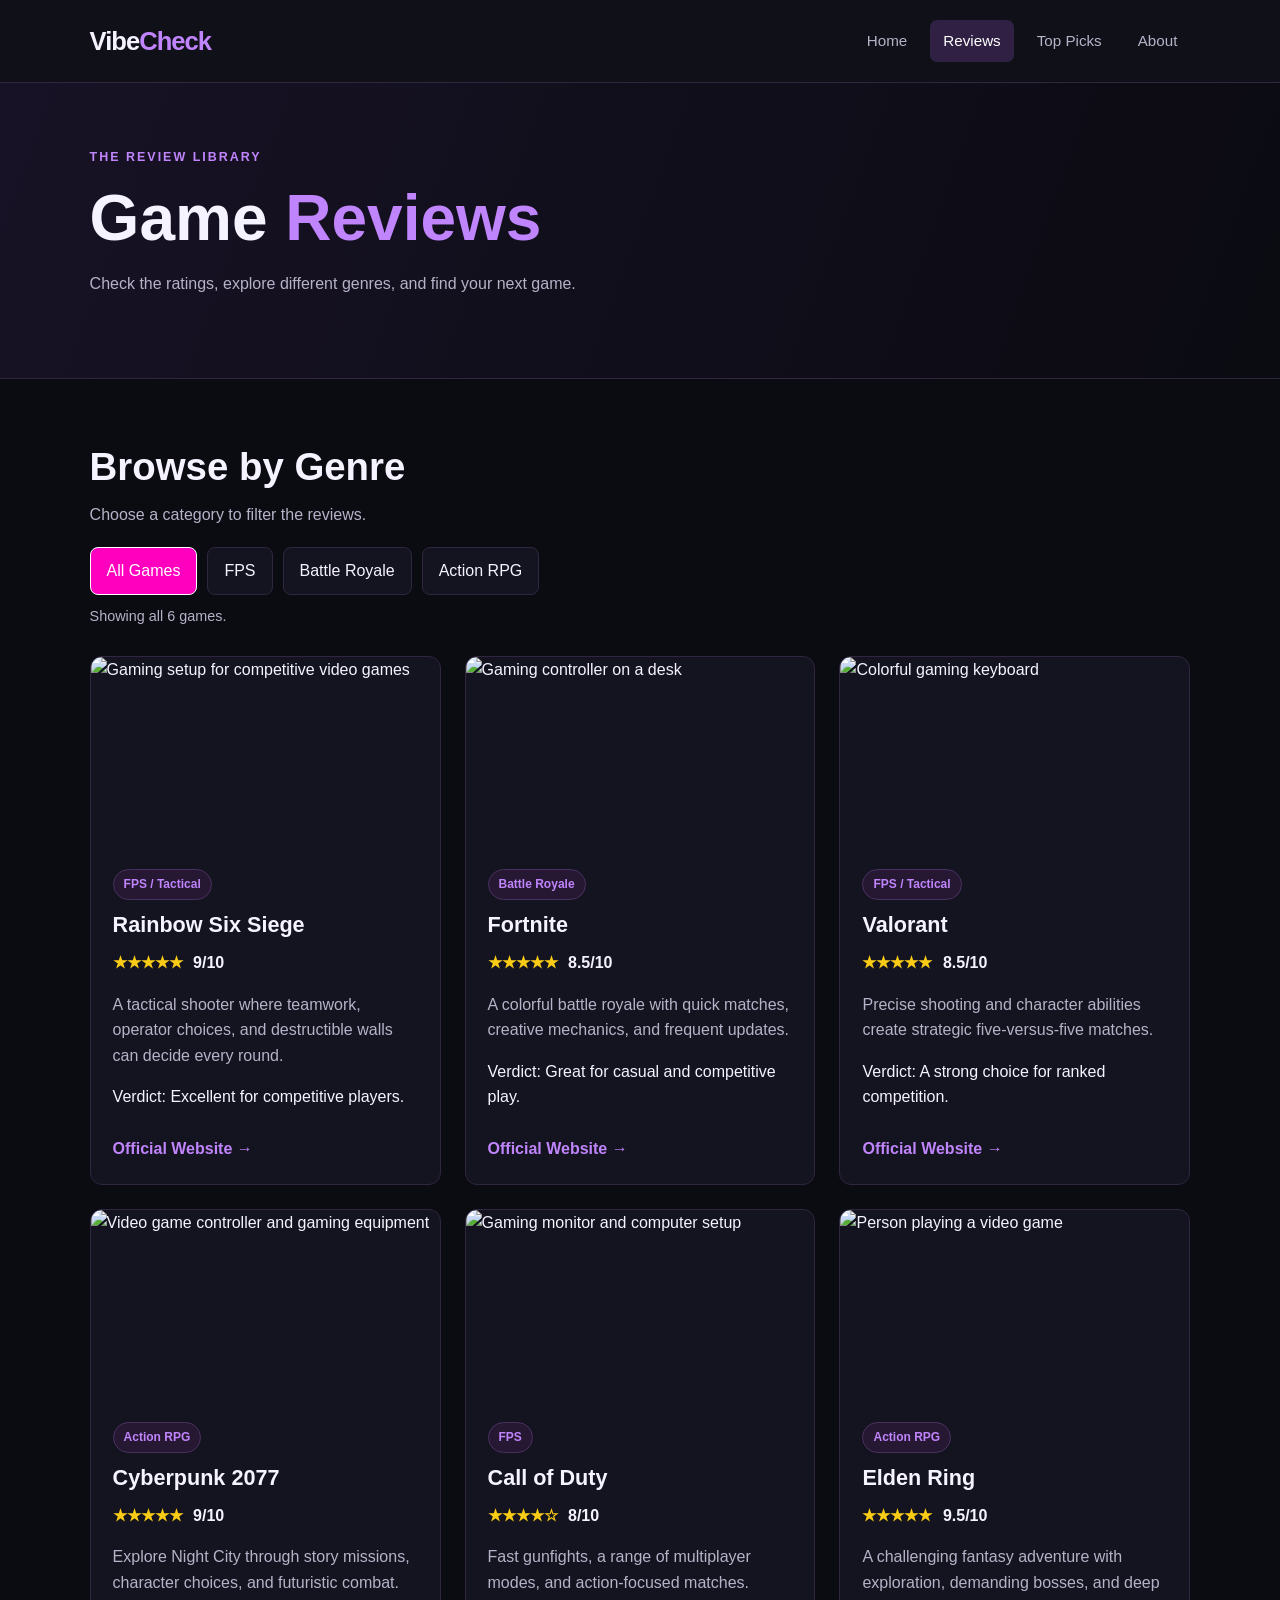
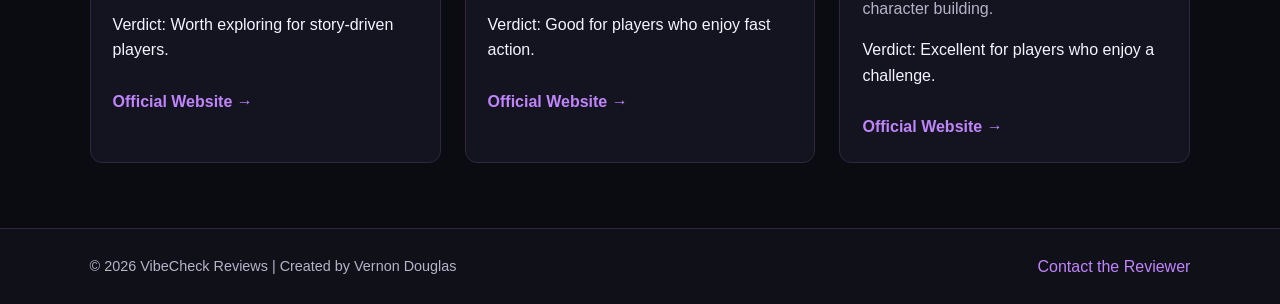
==== reviews.html @ 9ec8eebf "vernon this was completed on friday" ====
<!DOCTYPE html>
<html lang="en">
<head>
    <!-- VibeCheck Reviews - Reviews Page -->
    <meta charset="UTF-8">
    <meta name="viewport" content="width=device-width, initial-scale=1.0">
    <title>Game Reviews | VibeCheck Reviews</title>
    <link rel="stylesheet" href="style.css">
</head>
<body>

    <!-- Website Header and Navigation -->
    <header class="site-header">
        <a class="logo" href="index.html">Vibe<span>Check</span></a>

        <nav aria-label="Main navigation">
            <a href="index.html">Home</a>
            <a class="active" href="reviews.html">Reviews</a>
            <a href="recommendations.html">Top Picks</a>
            <a href="about.html">About</a>
        </nav>
    </header>

    <main>
        <!-- Page Introduction -->
        <section class="page-banner">
            <p class="eyebrow">THE REVIEW LIBRARY</p>
            <h1>Game <span>Reviews</span></h1>
            <p>Check the ratings, explore different genres, and find your next game.</p>
        </section>

        <!-- Review Filters -->
        <section class="section">
            <div class="filter-section">
                <h2>Browse by Genre</h2>
                <p>Choose a category to filter the reviews.</p>

                <div class="filter-buttons" aria-label="Filter reviews by genre">
                    <button class="filter-btn active" data-filter="all" aria-pressed="true">All Games</button>
                    <button class="filter-btn" data-filter="fps" aria-pressed="false">FPS</button>
                    <button class="filter-btn" data-filter="battle-royale" aria-pressed="false">Battle Royale</button>
                    <button class="filter-btn" data-filter="action-rpg" aria-pressed="false">Action RPG</button>
                </div>

                <p id="filter-status" class="filter-status" aria-live="polite">
                    Showing all 6 games.
                </p>
            </div>

            <!-- Review Cards -->
            <div class="review-grid" id="review-grid">

                <article class="review-card" data-category="fps">
                    <img
                        src="https://images.unsplash.com/photo-1542751371-adc38448a05e?auto=format&fit=crop&w=800&q=85"
                        alt="Gaming setup for competitive video games">
                    <div class="card-content">
                        <span class="tag">FPS / Tactical</span>
                        <h2>Rainbow Six Siege</h2>
                        <p class="rating">★★★★★ <strong>9/10</strong></p>
                        <p>
                            A tactical shooter where teamwork, operator choices,
                            and destructible walls can decide every round.
                        </p>
                        <p class="verdict">Verdict: Excellent for competitive players.</p>
                        <a class="text-link" href="https://www.ubisoft.com/game/rainbow-six/siege" target="_blank" rel="noopener noreferrer">Official Website →</a>
                    </div>
                </article>

                <article class="review-card" data-category="battle-royale">
                    <img
                        src="https://images.unsplash.com/photo-1603481546238-487240415921?auto=format&fit=crop&w=800&q=85"
                        alt="Gaming controller on a desk">
                    <div class="card-content">
                        <span class="tag">Battle Royale</span>
                        <h2>Fortnite</h2>
                        <p class="rating">★★★★★ <strong>8.5/10</strong></p>
                        <p>
                            A colorful battle royale with quick matches,
                            creative mechanics, and frequent updates.
                        </p>
                        <p class="verdict">Verdict: Great for casual and competitive play.</p>
                        <a class="text-link" href="https://www.fortnite.com/" target="_blank" rel="noopener noreferrer">Official Website →</a>
                    </div>
                </article>

                <article class="review-card" data-category="fps">
                    <img
                        src="https://images.unsplash.com/photo-1547394765-185e1e68f34e?auto=format&fit=crop&w=800&q=85"
                        alt="Colorful gaming keyboard">
                    <div class="card-content">
                        <span class="tag">FPS / Tactical</span>
                        <h2>Valorant</h2>
                        <p class="rating">★★★★★ <strong>8.5/10</strong></p>
                        <p>
                            Precise shooting and character abilities create
                            strategic five-versus-five matches.
                        </p>
                        <p class="verdict">Verdict: A strong choice for ranked competition.</p>
                        <a class="text-link" href="https://playvalorant.com/" target="_blank" rel="noopener noreferrer">Official Website →</a>
                    </div>
                </article>

                <article class="review-card" data-category="action-rpg">
                    <img
                        src="https://images.unsplash.com/photo-1511512578047-dfb367046420?auto=format&fit=crop&w=800&q=85"
                        alt="Video game controller and gaming equipment">
                    <div class="card-content">
                        <span class="tag">Action RPG</span>
                        <h2>Cyberpunk 2077</h2>
                        <p class="rating">★★★★★ <strong>9/10</strong></p>
                        <p>
                            Explore Night City through story missions,
                            character choices, and futuristic combat.
                        </p>
                        <p class="verdict">Verdict: Worth exploring for story-driven players.</p>
                        <a class="text-link" href="https://www.cyberpunk.net/" target="_blank" rel="noopener noreferrer">Official Website →</a>
                    </div>
                </article>

                <article class="review-card" data-category="fps">
                    <img
                        src="https://images.unsplash.com/photo-1593305841991-05c297ba4575?auto=format&fit=crop&w=800&q=85"
                        alt="Gaming monitor and computer setup">
                    <div class="card-content">
                        <span class="tag">FPS</span>
                        <h2>Call of Duty</h2>
                        <p class="rating">★★★★☆ <strong>8/10</strong></p>
                        <p>
                            Fast gunfights, a range of multiplayer modes,
                            and action-focused matches.
                        </p>
                        <p class="verdict">Verdict: Good for players who enjoy fast action.</p>
                        <a class="text-link" href="https://www.callofduty.com/" target="_blank" rel="noopener noreferrer">Official Website →</a>
                    </div>
                </article>

                <article class="review-card" data-category="action-rpg">
                    <img
                        src="https://images.unsplash.com/photo-1493711662062-fa541adb3fc8?auto=format&fit=crop&w=800&q=85"
                        alt="Person playing a video game">
                    <div class="card-content">
                        <span class="tag">Action RPG</span>
                        <h2>Elden Ring</h2>
                        <p class="rating">★★★★★ <strong>9.5/10</strong></p>
                        <p>
                            A challenging fantasy adventure with exploration,
                            demanding bosses, and deep character building.
                        </p>
                        <p class="verdict">Verdict: Excellent for players who enjoy a challenge.</p>
                        <a class="text-link" href="https://en.bandainamcoent.eu/elden-ring/elden-ring" target="_blank" rel="noopener noreferrer">Official Website →</a>
                    </div>
                </article>

            </div>

            <p id="no-results" class="no-results" hidden>
                No games found in this category.
            </p>
        </section>
    </main>

    <!-- Website Footer -->
    <footer class="site-footer">
        <p>© 2026 VibeCheck Reviews | Created by Vernon Douglas</p>
        <a href="about.html">Contact the Reviewer</a>
    </footer>

    <!-- JavaScript: Review Category Filters -->
    <script>
        // Find all filter buttons and review cards.
        const filterButtons = document.querySelectorAll(".filter-btn");
        const reviewCards = document.querySelectorAll(".review-card");
        const filterStatus = document.getElementById("filter-status");
        const noResults = document.getElementById("no-results");

        // Run this function when a category button is clicked.
        function filterReviews(category) {
            let visibleCount = 0;

            reviewCards.forEach(function(card) {
                const cardCategory = card.dataset.category;

                // Show all cards or only cards in the selected category.
                if (category === "all" || cardCategory === category) {
                    card.hidden = false;
                    visibleCount++;
                } else {
                    card.hidden = true;
                }
            });

            // Update the status message and empty results message.
            filterStatus.textContent =
                "Showing " + visibleCount + " game" +
                (visibleCount === 1 ? "." : "s.");

            noResults.hidden = visibleCount !== 0;

            // Highlight the selected button.
            filterButtons.forEach(function(button) {
                const isActive = button.dataset.filter === category;
                button.classList.toggle("active", isActive);
                button.setAttribute("aria-pressed", isActive);
            });
        }

        // Connect each button to the filter function.
        filterButtons.forEach(function(button) {
            button.addEventListener("click", function() {
                filterReviews(button.dataset.filter);
            });
        });
    </script>

</body>
</html>
---- style.css ----
/* =========================================
   VIBECHECK REVIEWS
   Shared CSS Stylesheet
   ========================================= */

/* 1. Design System */
:root {
    --background: #0b0b12;
    --surface: #141420;
    --surface-light: #1d1b2c;
    --purple: #a855f7;
    --purple-light: #c084fc;
    --text: #f5f3ff;
    --muted: #b6b2c8;
    --border: #30263f;
    --gold: #facc15;
}

/* 2. Basic Page Styles */
* {
    box-sizing: border-box;
}

html {
    scroll-behavior: smooth;
}

body {
    margin: 0;
    background-color: var(--background);
    color: var(--text);
    font-family: Arial, Helvetica, sans-serif;
    line-height: 1.6;
}

img {
    display: block;
    width: 100%;
    object-fit: cover;
}

a {
    color: var(--purple-light);
    text-decoration: none;
}

a:hover {
    color: white;
}

h1,
h2,
h3,
p {
    margin-top: 0;
}

h1,
h2,
h3 {
    line-height: 1.2;
}

p {
    color: var(--muted);
}

[hidden] {
    display: none !important;
}

/* 3. Header and Navigation */
.site-header {
    display: flex;
    justify-content: space-between;
    align-items: center;
    gap: 24px;
    padding: 20px 7%;
    background-color: #101019;
    border-bottom: 1px solid var(--border);
}

.logo {
    font-size: 1.6rem;
    font-weight: 800;
    letter-spacing: -1px;
    color: var(--text);
}

.logo span,
h1 span {
    color: var(--purple-light);
}

.site-header nav {
    display: flex;
    flex-wrap: wrap;
    gap: 10px;
}

.site-header nav a {
    padding: 9px 13px;
    border-radius: 7px;
    color: var(--muted);
    font-size: 0.95rem;
    transition: background-color 0.2s, color 0.2s;
}

.site-header nav a:hover,
.site-header nav a.active {
    color: white;
    background-color: #302044;
}

/* 4. Hero Section */
.hero {
    padding: 100px 8%;
    background:
        radial-gradient(ellipse at 85% 20%, #432064 0%, transparent 40%),
        linear-gradient(135deg, #11111d, #0b0b12);
}

.hero h1 {
    max-width: 750px;
    margin-bottom: 22px;
    font-size: clamp(2.8rem, 7vw, 5rem);
    letter-spacing: -2px;
}

.hero-text {
    max-width: 600px;
    margin-bottom: 28px;
    font-size: 1.1rem;
}

.eyebrow {
    margin-bottom: 12px;
    color: var(--purple-light);
    font-size: 0.78rem;
    font-weight: 800;
    letter-spacing: 2px;
    text-transform: uppercase;
}

/* 5. Buttons and Links */
.button {
    display: inline-block;
    margin: 5px 8px 5px 0;
    padding: 12px 20px;
    border: 1px solid var(--purple);
    border-radius: 8px;
    background-color: var(--purple);
    color: white;
    font-weight: 700;
    transition: transform 0.2s, background-color 0.2s;
}

.button:hover {
    transform: translateY(-2px);
    background-color: #9333ea;
    color: white;
}

.button-outline {
    background-color: transparent;
    color: var(--purple-light);
}

.button-outline:hover {
    background-color: #302044;
}

.text-link {
    display: inline-block;
    margin-top: 10px;
    font-weight: 700;
}

.center-button {
    margin-top: 32px;
    text-align: center;
}

/* 6. General Sections */
.section {
    padding: 65px 7%;
}

.section-heading {
    margin-bottom: 28px;
}

.section-heading h2,
.filter-section h2,
.cta h2,
.contact-card h2 {
    margin-bottom: 12px;
    font-size: clamp(1.7rem, 4vw, 2.4rem);
}

.page-banner {
    padding: 65px 7%;
    background: linear-gradient(110deg, #171225, #0b0b12);
    border-bottom: 1px solid var(--border);
}

.page-banner h1 {
    margin-bottom: 14px;
    font-size: clamp(2.5rem, 6vw, 4rem);
}

.page-banner p:last-child {
    max-width: 650px;
}

/* 7. Featured Review */
.featured-card {
    display: grid;
    grid-template-columns: 1.1fr 1fr;
    overflow: hidden;
    background-color: var(--surface);
    border: 1px solid var(--border);
    border-radius: 16px;
}

.featured-card > img {
    height: 100%;
    min-height: 350px;
}

.featured-content {
    padding: 32px;
    align-self: center;
}

.featured-content h3 {
    margin: 15px 0;
    font-size: 2rem;
}

.verdict {
    color: var(--text);
}

/* 8. Reusable Review Cards */
.review-grid {
    display: grid;
    grid-template-columns: repeat(3, minmax(0, 1fr));
    gap: 24px;
}

.review-card {
    overflow: hidden;
    background-color: var(--surface);
    border: 1px solid var(--border);
    border-radius: 12px;
    transition: transform 0.2s, border-color 0.2s;
}

.review-card:hover {
    transform: translateY(-5px);
    border-color: var(--purple);
}

.review-card > img {
    height: 190px;
}

.card-content {
    padding: 22px;
}

.card-content h2,
.card-content h3 {
    margin: 12px 0;
    font-size: 1.35rem;
}

.tag {
    display: inline-block;
    padding: 5px 10px;
    border: 1px solid #49315f;
    border-radius: 20px;
    background-color: #261833;
    color: var(--purple-light);
    font-size: 0.75rem;
    font-weight: 700;
}

.rating {
    color: var(--gold);
    font-weight: 700;
}

.rating strong {
    margin-left: 6px;
    color: var(--text);
}

/* 9. Review Filter Buttons */
.filter-section {
    margin-bottom: 28px;
}

.filter-buttons {
    display: flex;
    flex-wrap: wrap;
    gap: 10px;
    margin: 20px 0 10px;
}

.filter-btn {
    padding: 10px 16px;
    border: 1px solid var(--border);
    border-radius: 8px;
    background-color: var(--surface);
    color: var(--text);
    font: inherit;
    cursor: pointer;
    transition: background-color 0.2s, border-color 0.2s;
}

.filter-btn:hover,
.filter-btn.active {
    border-color: var(--pink-light);
    background-color: #ff00bf;
    color: white;
}

.filter-btn:focus-visible,
a:focus-visible,
.button:focus-visible {
    outline: 2px solid var(--purple-light);
    outline-offset: 4px;
}

.filter-status {
    font-size: 0.9rem;
}

.no-results {
    padding: 30px;
    border: 1px solid var(--border);
    border-radius: 10px;
    text-align: center;
}

/* 10. Recommendations */
.recommendation-list {
    display: flex;
    flex-direction: column;
    gap: 20px;
}

.recommendation-card {
    display: grid;
    grid-template-columns: 55px 200px minmax(0, 1fr);
    align-items: center;
    gap: 24px;
    padding: 20px;
    background-color: var(--surface);
    border: 1px solid var(--border);
    border-radius: 12px;
}

.recommendation-card > img {
    height: 150px;
    border-radius: 8px;
}

.rank {
    color: var(--purple-light);
    font-size: 2rem;
    font-weight: 800;
}

.recommendation-content h3 {
    margin: 12px 0;
    font-size: 1.5rem;
}

/* 11. About and Contact */
.about-card {
    display: flex;
    align-items: flex-start;
    gap: 35px;
    padding: 35px;
    background-color: var(--surface);
    border: 1px solid var(--border);
    border-radius: 15px;
}

.profile-icon {
    display: flex;
    flex: 0 0 130px;
    width: 130px;
    height: 130px;
    align-items: center;
    justify-content: center;
    border: 2px solid var(--purple);
    border-radius: 50%;
    background: linear-gradient(135deg, #452264, #171225);
    color: white;
    font-size: 2.5rem;
    font-weight: 800;
}

.about-content h2 {
    font-size: 2rem;
}

.interest-card {
    padding: 25px;
    background-color: var(--surface);
    border: 1px solid var(--border);
    border-radius: 12px;
}

.interest-icon {
    margin-bottom: 15px;
    font-size: 2rem;
}

.interest-card h3 {
    margin-bottom: 10px;
}

.contact-card {
    padding: 45px 25px;
    background: linear-gradient(135deg, #251638, #141420);
    border: 1px solid var(--border);
    border-radius: 15px;
    text-align: center;
}

.contact-card p:not(.eyebrow) {
    max-width: 600px;
    margin: 0 auto 20px;
}

/* 12. Call to Action */
.cta {
    margin: 0 7% 65px;
    padding: 45px 25px;
    background-color: var(--surface);
    border: 1px solid var(--border);
    border-radius: 15px;
    text-align: center;
}

/* 13. Footer */
.site-footer {
    display: flex;
    justify-content: space-between;
    align-items: center;
    gap: 15px;
    padding: 25px 7%;
    background-color: #101019;
    border-top: 1px solid var(--border);
}

.site-footer p {
    margin: 0;
    font-size: 0.9rem;
}

/* 14. Responsive Design: Tablets */
@media (max-width: 900px) {
    .site-header {
        flex-direction: column;
        align-items: flex-start;
    }

    .review-grid {
        grid-template-columns: repeat(2, minmax(0, 1fr));
    }

    .featured-card {
        grid-template-columns: 1fr;
    }

    .featured-card > img {
        height: 280px;
        min-height: 0;
    }

    .recommendation-card {
        grid-template-columns: 45px 150px minmax(0, 1fr);
        gap: 16px;
    }
}

/* 15. Responsive Design: Phones */
@media (max-width: 600px) {
    .site-header {
        padding: 18px 5%;
    }

    .site-header nav {
        gap: 5px;
    }

    .site-header nav a {
        padding: 8px;
        font-size: 0.85rem;
    }

    .hero {
        padding: 70px 6%;
    }

    .section {
        padding: 45px 5%;
    }

    .page-banner {
        padding: 45px 5%;
    }

    .review-grid {
        grid-template-columns: 1fr;
    }

    .recommendation-card {
        grid-template-columns: 40px minmax(0, 1fr);
        gap: 14px;
    }

    .recommendation-card > img {
        grid-column: 1 / -1;
        height: 190px;
    }

    .rank {
        font-size: 1.5rem;
    }

    .about-card {
        flex-direction: column;
        padding: 24px;
    }

    .profile-icon {
        flex-basis: 100px;
        width: 100px;
        height: 100px;
    }

    .featured-content {
        padding: 24px;
    }

    .filter-buttons {
        gap: 8px;
    }

    .filter-btn {
        padding: 9px 12px;
        font-size: 0.9rem;
    }

    .cta {
        margin: 0 5% 45px;
    }

    .site-footer {
        flex-direction: column;
        align-items: flex-start;
        padding: 25px 5%;
    }
}
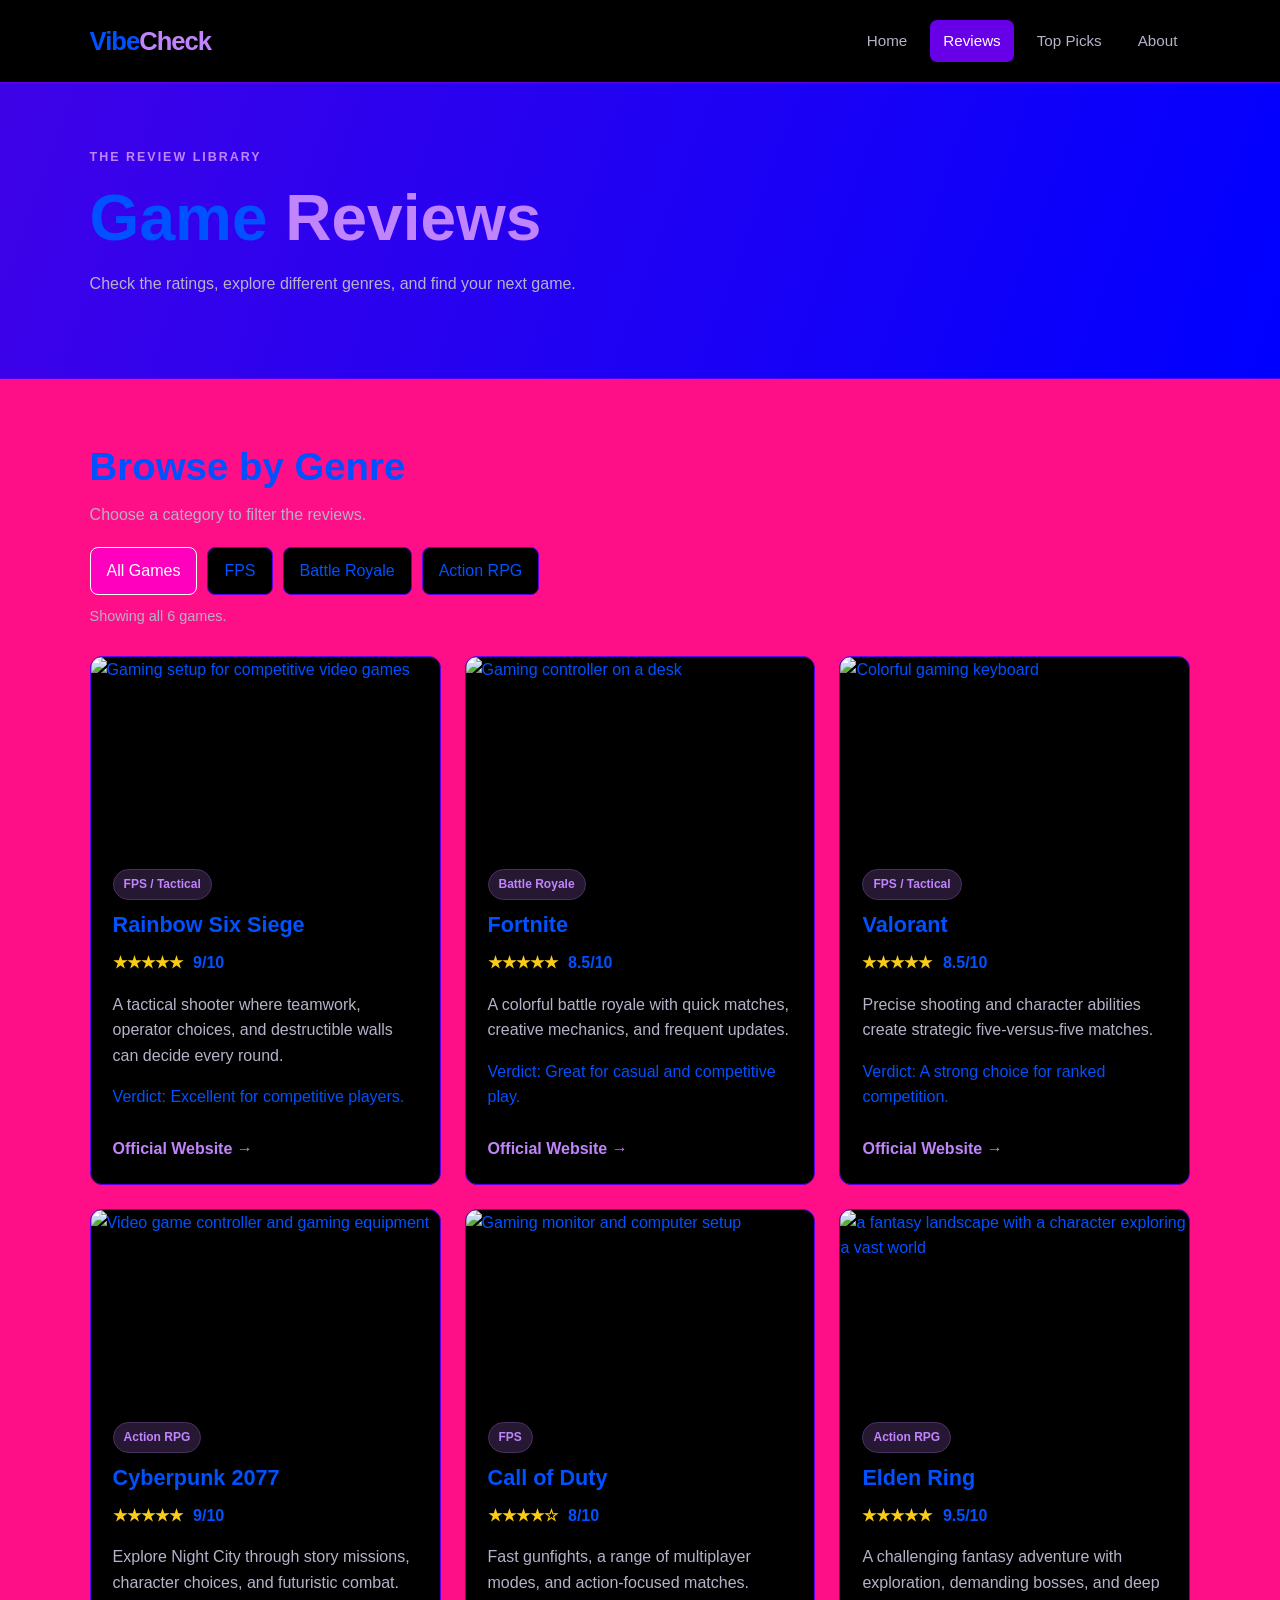
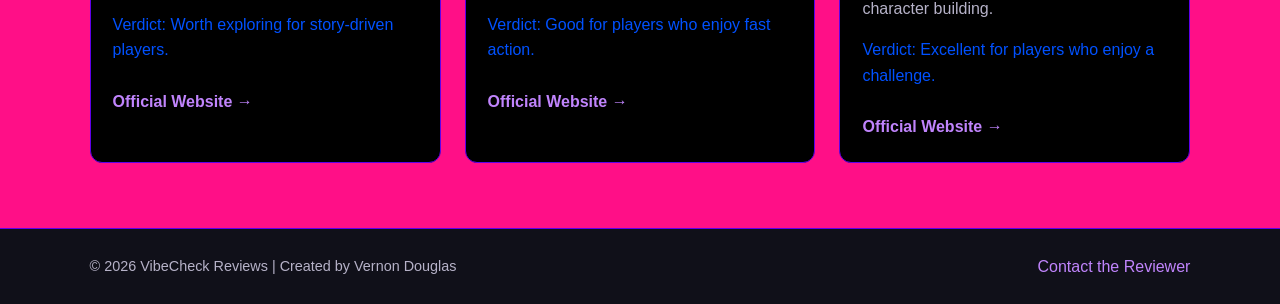
==== commit 367aed4e: "added a differnt picture" ====
--- a/reviews.html
+++ b/reviews.html
@@ -138,8 +138,8 @@
 
                 <article class="review-card" data-category="action-rpg">
                     <img
-                        src="https://images.unsplash.com/photo-1493711662062-fa541adb3fc8?auto=format&fit=crop&w=800&q=85"
-                        alt="Person playing a video game">
+                        src="https://res.cloudinary.com/cook-becker/image/fetch/q_auto:best,f_auto,w_1920,g_center/https://candb.com/site/candb/images/article/Godfrey.jpg"
+                        alt="a fantasy landscape with a character exploring a vast world">
                     <div class="card-content">
                         <span class="tag">Action RPG</span>
                         <h2>Elden Ring</h2>
--- a/style.css
+++ b/style.css
@@ -1,19 +1,15 @@
 
-/* =========================================
-   VIBECHECK REVIEWS
-   Shared CSS Stylesheet
-   ========================================= */
 
 /* 1. Design System */
 :root {
-    --background: #0b0b12;
-    --surface: #141420;
+    --background: #ff0f87;
+    --surface: #000000;
     --surface-light: #1d1b2c;
-    --purple: #a855f7;
+    --purple: #f5008f;
     --purple-light: #c084fc;
-    --text: #f5f3ff;
+    --text: #0051ff;
     --muted: #b6b2c8;
-    --border: #30263f;
+    --border: #5d00e9;
     --gold: #facc15;
 }
 
@@ -77,7 +73,7 @@
     align-items: center;
     gap: 24px;
     padding: 20px 7%;
-    background-color: #101019;
+    background-color: #000000;
     border-bottom: 1px solid var(--border);
 }
 
@@ -110,15 +106,15 @@
 .site-header nav a:hover,
 .site-header nav a.active {
     color: white;
-    background-color: #302044;
+    background-color: #6800e7;
 }
 
 /* 4. Hero Section */
 .hero {
     padding: 100px 8%;
     background:
-        radial-gradient(ellipse at 85% 20%, #432064 0%, transparent 40%),
-        linear-gradient(135deg, #11111d, #0b0b12);
+        radial-gradient(ellipse at 85% 20%, #7800e9 0%, transparent 40%),
+        linear-gradient(135deg, #000000, #000000);
 }
 
 .hero h1 {
@@ -168,7 +164,7 @@
 }
 
 .button-outline:hover {
-    background-color: #302044;
+    background-color: #7300ff;
 }
 
 .text-link {
@@ -201,7 +197,7 @@
 
 .page-banner {
     padding: 65px 7%;
-    background: linear-gradient(110deg, #171225, #0b0b12);
+    background: linear-gradient(110deg, #3f02e7, #0000ff);
     border-bottom: 1px solid var(--border);
 }
 
